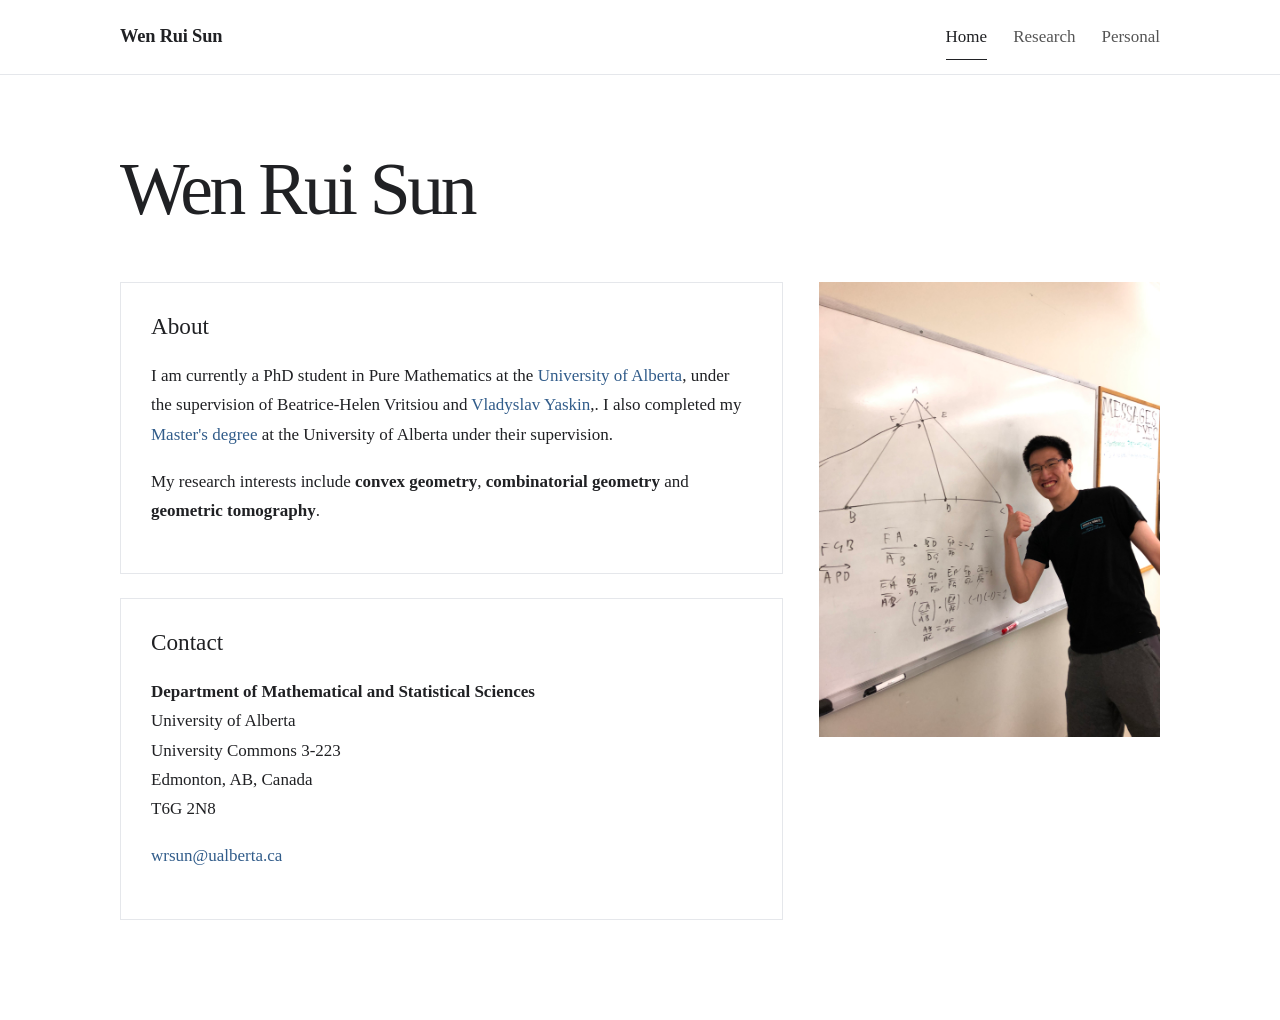
==== index.html @ f87a3eb0 "Update index.html" ====
<!DOCTYPE html>
<html lang="en">
<head>
  <meta charset="UTF-8">
  <meta name="viewport" content="width=device-width, initial-scale=1.0">
  <title>Wen Rui Sun</title>
  <link rel="stylesheet" href="style.css">
</head>

<body>

<header class="site-header">
  <div class="header-inner">

    <a href="#" class="brand" data-page="home">
      <strong>Wen Rui Sun</strong>
    </a>

    <nav class="nav">
      <button class="nav-link active" data-page="home">Home</button>
      <button class="nav-link" data-page="research">Research</button>
      <button class="nav-link" data-page="personal">Personal</button>
    </nav>

  </div>
</header>


<main class="container">

  <!-- ================= HOME ================= -->

<section id="home" class="page active-page">

  <div class="hero">
    <h1>Wen Rui Sun</h1>
  </div>


  <div class="home-layout">

    <!-- LEFT SIDE -->

    <div class="home-left">

      <!-- ABOUT -->

      <section class="card">
        <h2>About</h2>

        <p>
          I am currently a PhD student in Pure Mathematics at the
          <a
            href="https://www.ualberta.ca/en/mathematical-and-statistical-sciences/index.html"
            target="_blank"
            rel="noopener"
          >University of Alberta</a>, under the supervision of Beatrice-Helen Vritsiou and 
          <a
            href="https://www.math.ualberta.ca/~vladyaskin/"
            target="_blank"
            rel="noopener"
          >Vladyslav Yaskin</a>,.

          I also completed my
          <a
            href="https://ualberta.scholaris.ca/items/739bb70b-1236-4945-b883-358f5c8a00ba"
            target="_blank"
            rel="noopener"
          >Master's degree</a>
          at the University of Alberta under their supervision.
        </p>

        <p>
          My research interests include
          <strong>convex geometry</strong>,
          <strong>combinatorial geometry</strong> and
          <strong>geometric tomography</strong>.
        </p>
      </section>


      <!-- CONTACT -->

      <aside class="card">
        <h2>Contact</h2>

        <p>
          <strong>Department of Mathematical and Statistical Sciences</strong><br>
          University of Alberta<br>
          University Commons 3-223<br>
          Edmonton, AB, Canada<br>
          T6G 2N8
        </p>

        <p>
          <a href="mailto:wrsun@ualberta.ca">wrsun@ualberta.ca</a>
        </p>
      </aside>

    </div>


    <!-- RIGHT SIDE: PHOTO -->

    <div class="home-photo">
      <img
        src="WebsitePic.JPEG"
        alt="Wen Rui Sun"
        class="profile-photo"
      >
    </div>

  </div>

</section>

  <!-- ================= RESEARCH ================= -->

  <section id="research" class="page">

    <div class="page-header">
      <h1>Research</h1>
    </div>


    <!-- PUBLICATIONS -->

    <section class="card">
      <h2>Publications</h2>

      <ol class="publication-list" reversed>

        <li>
          <strong>On Axial Symmetry in Convex Bodies</strong>,
          with R. Goenka, K. Moore, and E. P. White.
          <em>Pacific Journal of Mathematics</em> 341 (2026), no. 2,
          275–303.
          <br>
          DOI:
          <a
            href="https://doi.org/10.2140/pjm.2026.341.275"
            target="_blank"
            rel="noopener"
          >
            10.2140/pjm.2026.341.275
          </a>
        </li>

        <li>
          <strong>On the illumination of 1-symmetric convex bodies</strong>,
          with B.-H. Vritsiou.
          <em>Pure and Applied Functional Analysis</em> 10 (2025), no. 6,
          1483–1524.
          <br>
          arXiv:
          <a
            href="https://arxiv.org/abs/2407.10314"
            target="_blank"
            rel="noopener"
          >
            arXiv:2407.10314
          </a>
        </li>

        <li>
          <strong>
            Illuminating 1-unconditional convex bodies in R<sup>3</sup>
            and R<sup>4</sup>, and certain cases in higher dimensions
          </strong>,
          with B.-H. Vritsiou.
          <em>Canadian Journal of Mathematics</em> (2025), 1–67.
          <br>
          DOI:
          <a
            href="https://doi.org/10.4153/S0008414X25101260"
            target="_blank"
            rel="noopener"
          >
            10.4153/S0008414X25101260
          </a>
        </li>

      </ol>
    </section>


    <!-- TALKS -->

    <section class="card">
      <h2>Talks</h2>

      <ol class="numbered-list" reversed>

        <li>
          <strong>
            Illumination of Symmetric Convex Bodies and Some
            Non-Symmetric Generalizations
          </strong><br>
          AMS Spring Central Sectional, BIRS,
          Banff, Alberta, Canada. 2026.
        </li>

        <li>
          <strong>Illumination of 1-Symmetric Convex Bodies</strong><br>
          AMS Spring Central Sectional, NDSU,
          Fargo, North Dakota, USA. 2026.
        </li>

        <li>
          <strong>
            Applications of Deep Illumination for the Illumination
            of 1-Unconditional Bodies
          </strong><br>
          AMS Fall Central Sectional, Saint Louis University,
          Saint Louis, Missouri, USA. 2025.
          <span class="muted">(Delivered online.)</span>
        </li>

        <li>
          <strong>Measure of Axiality for Convex Figures</strong><br>
          CMS Winter Meeting, Montreal, Quebec, Canada. 2023.
        </li>

        <li>
          <strong>
            Illumination Conjecture for Convex Bodies with many Symmetries
          </strong><br>
          Harmonic Analysis and Convexity, BIRS,
          Banff, Alberta, Canada. 2023.
        </li>

        <li>
          <strong>
            Illumination Conjecture for Convex Bodies with many Symmetries
          </strong><br>
          Alberta Mathematics Dialogue, Mount Royal University,
          Calgary, Alberta, Canada. 2023.
        </li>

      </ol>
    </section>


    <!-- POSTERS -->

    <section class="card">
      <h2>Posters</h2>

      <ol class="numbered-list">

        <li>
          <strong>Illumination of 1-Symmetric Convex Bodies</strong><br>
          Recent Advances in Applications of Harmonic Analysis
          to Convex Geometry, Kent University,
          Kent, Ohio, USA. 2023.
        </li>

      </ol>
    </section>

  </section>


  <!-- ================= PERSONAL ================= -->

  <section id="personal" class="page">

    <div class="page-header">
      <h1>Personal</h1>
    </div>


    <!-- AWARDS -->

    <section class="card">
      <h2>Awards</h2>

      <ul>

        <li>
          <strong>Alberta Graduate Excellence Scholarship</strong>,
          University of Alberta, 2025–2026.
        </li>

        <li>
          <strong>Alberta Graduate Excellence Scholarship</strong>,
          University of Alberta, 2024–2025.
        </li>

        <li>
          <strong>First Class Standing</strong>,
          University of Alberta, 2018–2019.
        </li>

        <li>
          <strong>First Class Standing</strong>,
          University of Alberta, 2013–2014.
        </li>

        <li>
          <strong>University of Alberta Academic Excellence Scholarship</strong>,
          2013.
        </li>

        <li>
          <strong>Alexander Rutherford Scholarship</strong>,
          2010–2013.
        </li>

        <li>
          <strong>International Baccalaureate Certificate</strong>,
          2013.
        </li>

        <li>
          <strong>Outstanding Honor Student</strong>,
          Sir Winston Churchill High School, 2013.
        </li>

      </ul>
    </section>


    <!-- CV -->

    <section class="card">
      <h2>CV</h2>

      <p>
        For a complete list of my academic activities and experience,
        please see my curriculum vitae.
      </p>

      <p>
        <a
          class="button"
          href="cv.pdf"
          target="_blank"
          rel="noopener"
        >
          View CV
        </a>
      </p>
    </section>



  </section>

</main>


<script src="script.js"></script>

</body>
</html>
---- style.css ----
:root {
  --text: #202124;
  --muted: #6b7280;
  --line: #e5e7eb;
  --soft: #f7f7f8;
  --accent: #111827;
  --link: #315c8a;
  --max: 1040px;
}

* {
  box-sizing: border-box;
}

html {
  scroll-behavior: smooth;
}

body {
  margin: 0;
  color: var(--text);
  background: #fff;
  font-family: Georgia, "Times New Roman", serif;
  font-size: 17px;
  line-height: 1.72;
}

a {
  color: var(--link);
  text-decoration: none;
}

a:hover {
  text-decoration: underline;
}


/* ================= HEADER ================= */

.site-header {
  border-bottom: 1px solid var(--line);
  background: rgba(255, 255, 255, .97);
  position: sticky;
  top: 0;
  z-index: 10;
}

.header-inner {
  width: min(var(--max), calc(100% - 40px));
  margin: 0 auto;
  min-height: 74px;
  display: flex;
  align-items: center;
  justify-content: space-between;
  gap: 30px;
}

.brand {
  color: var(--text);
  font-size: 1.15rem;
  font-weight: 600;
  letter-spacing: -.01em;
}

.brand:hover {
  text-decoration: none;
}

.nav {
  display: flex;
  align-items: center;
  gap: 26px;
}

.nav-link {
  appearance: none;
  border: 0;
  background: transparent;
  padding: 8px 0;
  font: inherit;
  color: #555;
  cursor: pointer;
  position: relative;
}

.nav-link:hover,
.nav-link.active {
  color: var(--text);
}

.nav-link.active::after {
  content: "";
  position: absolute;
  left: 0;
  right: 0;
  bottom: 0;
  height: 1px;
  background: var(--text);
}


/* ================= GENERAL LAYOUT ================= */

.container {
  width: min(var(--max), calc(100% - 40px));
  margin: 0 auto;
}

.page {
  display: none;
  padding: 76px 0 100px;
  min-height: calc(100vh - 74px);
}

.page.active-page {
  display: block;
}

.hero {
  max-width: 800px;
  margin-bottom: 54px;
}

.eyebrow {
  margin: 0 0 7px;
  color: var(--muted);
  font-family: Arial, Helvetica, sans-serif;
  font-size: .75rem;
  font-weight: 700;
  letter-spacing: .13em;
  text-transform: uppercase;
}

h1 {
  margin: 0 0 20px;
  font-size: clamp(2.6rem, 6vw, 4.6rem);
  line-height: 1.05;
  letter-spacing: -.045em;
  font-weight: 500;
}

h2 {
  margin: 0 0 20px;
  font-size: 1.45rem;
  line-height: 1.2;
  font-weight: 500;
}

h3 {
  margin: 0 0 4px;
  font-size: 1.05rem;
  font-weight: 600;
}

p {
  margin: 0 0 18px;
}

.lead {
  font-size: 1.2rem;
  line-height: 1.7;
  max-width: 790px;
}


/* ================= HOME PAGE ================= */

.home-layout {
  display: grid;
  grid-template-columns: minmax(0, 1.65fr) minmax(280px, .85fr);
  gap: 36px;
  align-items: start;
}

.home-left {
  display: flex;
  flex-direction: column;
  gap: 24px;
}

.home-photo {
  display: flex;
  justify-content: flex-end;
  align-items: flex-start;
}

.profile-photo {
  display: block;
  width: 100%;
  max-width: 360px;
  height: auto;
  object-fit: contain;
  border-radius: 0;
}


/* ================= GENERAL GRID ================= */

.grid {
  display: grid;
  gap: 24px;
}

.grid.two {
  grid-template-columns: repeat(2, minmax(0, 1fr));
}


/* ================= CARDS ================= */

.card {
  border: 1px solid var(--line);
  background: #fff;
  padding: 30px;
}

.contact-card {
  background: var(--soft);
}

.contact-card dl {
  margin: 0;
}

.contact-card dl > div {
  display: grid;
  grid-template-columns: 105px 1fr;
  gap: 12px;
  padding: 8px 0;
  border-bottom: 1px solid var(--line);
}

.contact-card dl > div:last-child {
  border-bottom: 0;
}

.contact-card dt {
  color: var(--muted);
  font-size: .86rem;
}

.contact-card dd {
  margin: 0;
}


/* ================= EDUCATION / TIMELINE ================= */

.education {
  margin-top: 24px;
}

.timeline article {
  display: grid;
  grid-template-columns: 120px 1fr;
  gap: 24px;
  padding: 20px 0;
  border-top: 1px solid var(--line);
}

.timeline article:first-child {
  border-top: 0;
  padding-top: 0;
}

.year {
  color: var(--muted);
  font-family: Arial, Helvetica, sans-serif;
  font-size: .84rem;
}

.muted {
  color: var(--muted);
  font-size: .92rem;
}


/* ================= RESEARCH ================= */

.page-heading {
  margin-bottom: 42px;
}

.section-card {
  margin-bottom: 24px;
}

.research-list,
.numbered-list {
  margin: 0;
  padding-left: 24px;
}

.research-list li {
  padding: 18px 0 18px 8px;
}

.research-list li:first-child {
  padding-top: 0;
}

.research-list li + li {
  border-top: 1px solid var(--line);
}

.item-title {
  font-size: 1.08rem;
  font-weight: 600;
}

.authors,
.venue {
  color: #555;
}

.small-link {
  display: inline-block;
  margin-top: 5px;
  font-family: Arial, Helvetica, sans-serif;
  font-size: .76rem;
  font-weight: 700;
  letter-spacing: .05em;
  text-transform: uppercase;
}

.numbered-list li {
  margin-bottom: 20px;
  padding-left: 4px;
}

.numbered-list li:last-child {
  margin-bottom: 0;
}

.numbered-list span {
  color: #555;
}


/* ================= LISTS ================= */

.clean-list {
  list-style: none;
  padding: 0;
  margin: 0;
}

.clean-list li {
  padding: 13px 0;
  border-bottom: 1px solid var(--line);
}

.clean-list li:first-child {
  padding-top: 0;
}

.clean-list li:last-child {
  border-bottom: 0;
}

.clean-list span {
  display: block;
  color: var(--muted);
  font-size: .9rem;
}


/* ================= CV / BUTTON ================= */

.cv-card {
  align-self: start;
}

.button {
  display: inline-block;
  margin-top: 6px;
  padding: 9px 15px;
  border: 1px solid #bfc3c9;
  color: var(--text);
  font-family: Arial, Helvetica, sans-serif;
  font-size: .82rem;
  font-weight: 700;
  letter-spacing: .03em;
  text-transform: uppercase;
}

.button:hover {
  background: var(--soft);
  text-decoration: none;
}


/* ================= FOOTER ================= */

.site-footer {
  border-top: 1px solid var(--line);
  color: var(--muted);
  font-family: Arial, Helvetica, sans-serif;
  font-size: .78rem;
}

.footer-inner {
  min-height: 72px;
  display: flex;
  align-items: center;
  justify-content: space-between;
  gap: 20px;
}


/* ================= MOBILE ================= */

@media (max-width: 720px) {

  body {
    font-size: 16px;
  }

  .header-inner {
    min-height: 66px;
  }

  .nav {
    gap: 18px;
  }

  .page {
    padding-top: 52px;
  }

  .grid.two {
    grid-template-columns: 1fr;
  }

  .home-layout {
    grid-template-columns: 1fr;
  }

  .home-photo {
    justify-content: center;
    order: -1;
  }

  .profile-photo {
    width: 100%;
    max-width: 320px;
  }

  .timeline article {
    grid-template-columns: 1fr;
    gap: 3px;
  }

  .card {
    padding: 23px;
  }

  .contact-card dl > div {
    grid-template-columns: 88px 1fr;
  }

  .footer-inner {
    align-items: flex-start;
    justify-content: center;
    flex-direction: column;
    padding: 18px 0;
  }
}
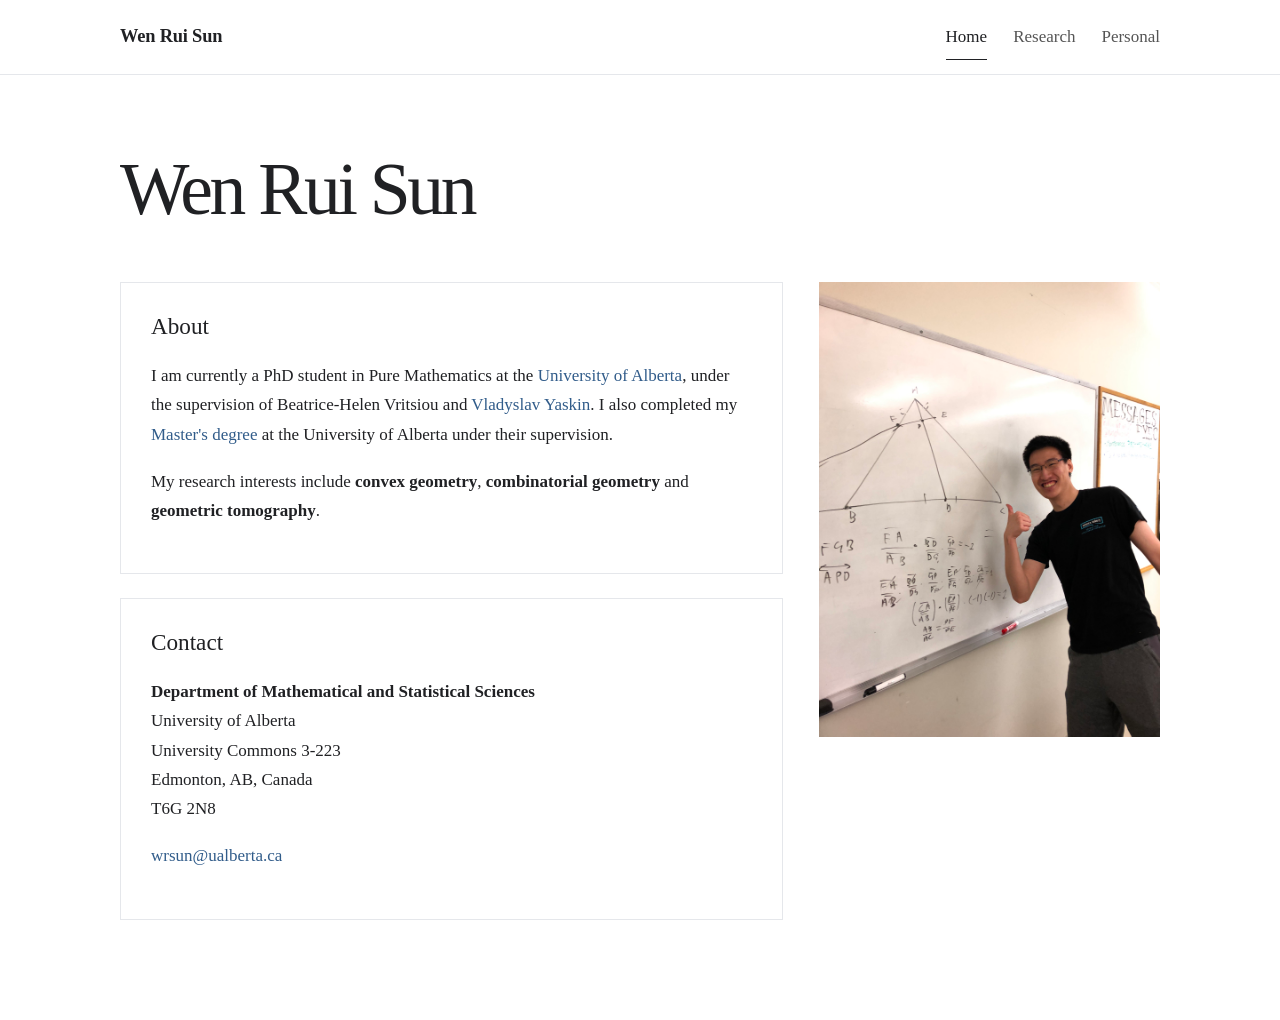
==== commit 85fd5e7b: "Update index.html" ====
--- a/index.html
+++ b/index.html
@@ -59,7 +59,7 @@
             href="https://www.math.ualberta.ca/~vladyaskin/"
             target="_blank"
             rel="noopener"
-          >Vladyslav Yaskin</a>,.
+          >Vladyslav Yaskin</a>.
 
           I also completed my
           <a
--- a/style.css
+++ b/style.css
@@ -187,7 +187,7 @@
 .profile-photo {
   display: block;
   width: 100%;
-  max-width: 360px;
+  max-width: 400px;
   height: auto;
   object-fit: contain;
   border-radius: 0;
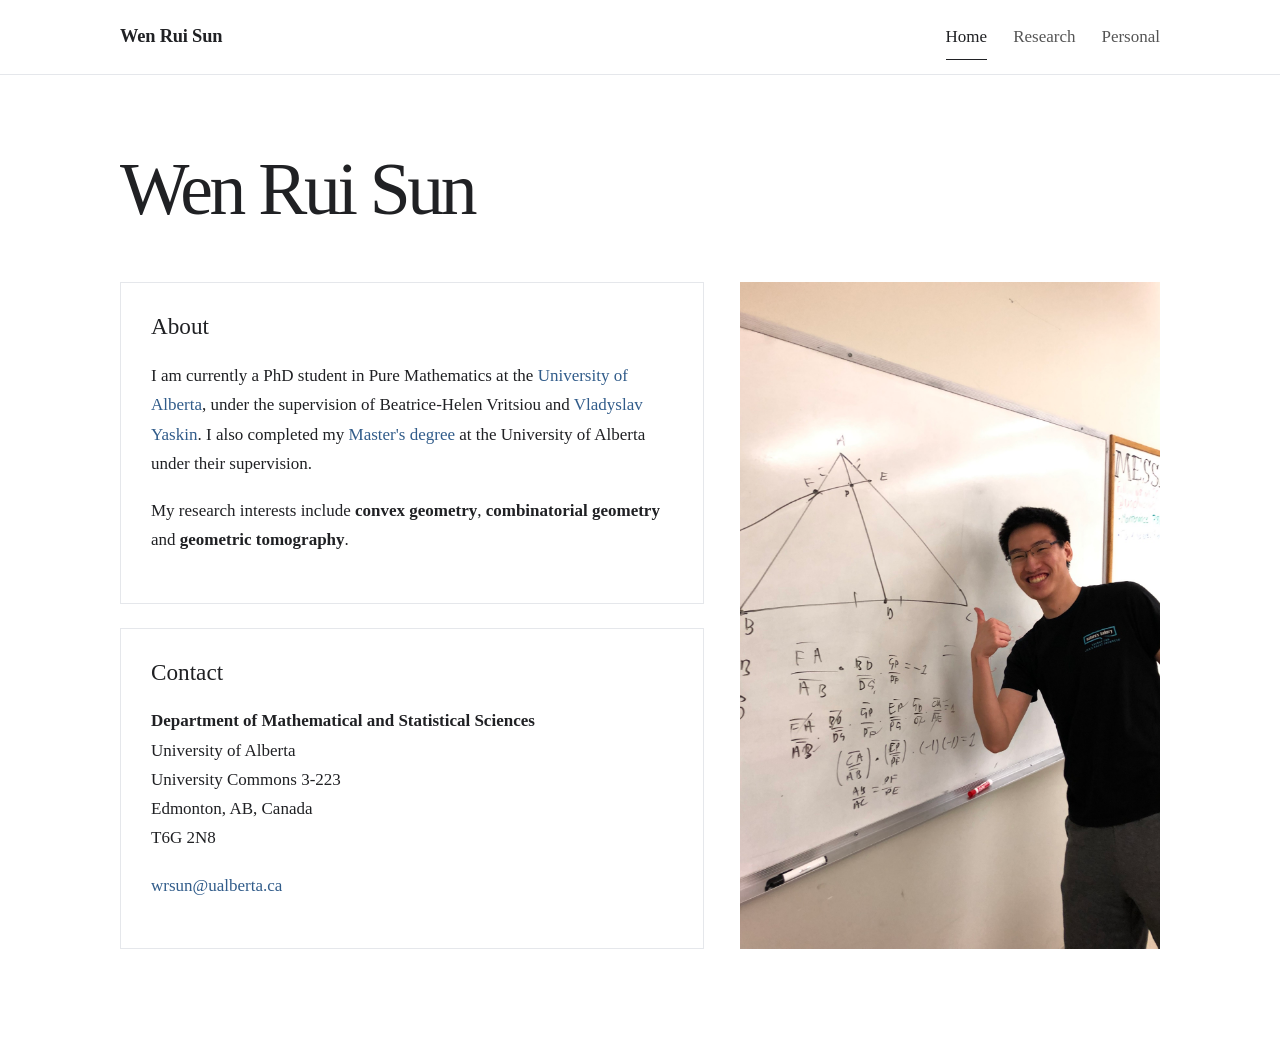
==== commit a251ff3f: "Update index.html" ====
--- a/index.html
+++ b/index.html
@@ -126,10 +126,25 @@
     <!-- PUBLICATIONS -->
 
     <section class="card">
-      <h2>Publications</h2>
+      <h2>Publications and Preprints</h2>
 
       <ol class="publication-list" reversed>
 
+        <li>
+  <strong>On Determination of Convex Bodies by Their Section Functions</strong>,
+  with A. Fish, D. Ryabogin, and V. Yaskin.
+  <em>arXiv preprint</em> (2026).
+  <br>
+  arXiv:
+  <a
+    href="https://arxiv.org/pdf/2610.10229"
+    target="_blank"
+    rel="noopener"
+  >
+    2610.10229
+  </a>
+</li>
+        
         <li>
           <strong>On Axial Symmetry in Convex Bodies</strong>,
           with R. Goenka, K. Moore, and E. P. White.
--- a/style.css
+++ b/style.css
@@ -165,11 +165,23 @@
 
 /* ================= HOME PAGE ================= */
 
+/*
+   Left side:
+       About
+       Contact
+
+   Right side:
+       Photo
+
+   The photo column stretches to exactly the same height
+   as the combined About + Contact column.
+*/
+
 .home-layout {
   display: grid;
-  grid-template-columns: minmax(0, 1.65fr) minmax(280px, .85fr);
+  grid-template-columns: minmax(0, 1fr) 420px;
   gap: 36px;
-  align-items: start;
+  align-items: stretch;
 }
 
 .home-left {
@@ -179,17 +191,17 @@
 }
 
 .home-photo {
-  display: flex;
-  justify-content: flex-end;
-  align-items: flex-start;
+  width: 100%;
+  height: 100%;
+  overflow: hidden;
 }
 
 .profile-photo {
   display: block;
   width: 100%;
-  max-width: 400px;
-  height: auto;
-  object-fit: contain;
+  height: 100%;
+  object-fit: cover;
+  object-position: center;
   border-radius: 0;
 }
 
@@ -432,19 +444,29 @@
     grid-template-columns: 1fr;
   }
 
+
+  /* Home becomes one column on mobile */
+
   .home-layout {
     grid-template-columns: 1fr;
+    gap: 24px;
   }
 
   .home-photo {
-    justify-content: center;
+    width: 100%;
+    height: auto;
+    overflow: visible;
     order: -1;
   }
 
   .profile-photo {
     width: 100%;
-    max-width: 320px;
-  }
+    max-width: 360px;
+    height: auto;
+    margin: 0 auto;
+    object-fit: contain;
+  }
+
 
   .timeline article {
     grid-template-columns: 1fr;
